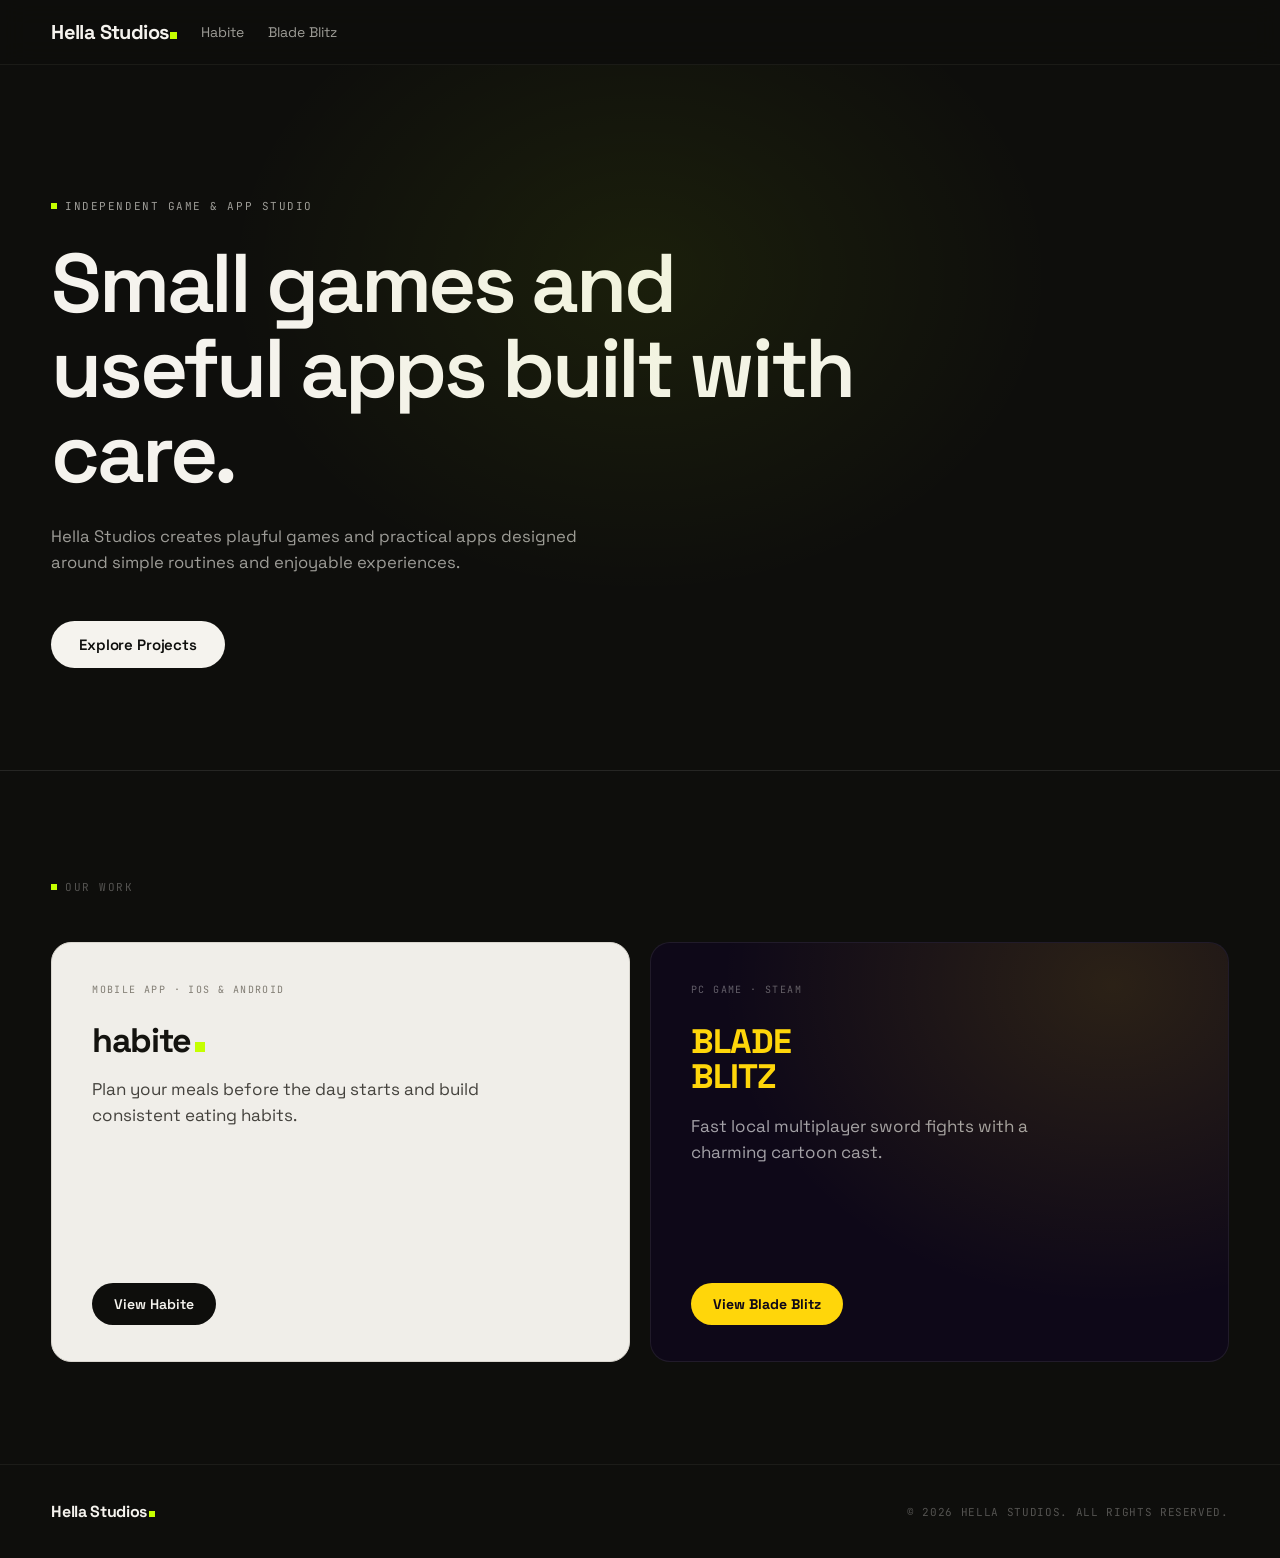
==== index.html @ c14f47d5 "Initial commit" ====
<!DOCTYPE html>
<html lang="en">
<head>
<meta charset="UTF-8">
<meta name="viewport" content="width=device-width, initial-scale=1.0">
<title>Hella Studios — Small games and useful apps built with care.</title>
<link rel="stylesheet" href="styles.css">
<style>
  :root {
    --bg: #0e0e0c;
    --bg-2: #141410;
    --bg-3: #1c1c18;
    --fg: #f5f3ee;
    --fg-2: rgba(245,243,238,.62);
    --fg-3: rgba(245,243,238,.3);
    --border: rgba(245,243,238,.1);
    --border-soft: rgba(245,243,238,.06);
    --lime: #C5FF00;
  }

  body { background: var(--bg); color: var(--fg); font-family: var(--font-sans); }
  ::selection { background: var(--lime); color: #0e0e0c; }

  /* ── nav ── */
  nav {
    position: sticky; top: 0; z-index: 50;
    background: rgba(14,14,12,.82);
    backdrop-filter: blur(14px) saturate(130%);
    -webkit-backdrop-filter: blur(14px) saturate(130%);
    border-bottom: 1px solid var(--border-soft);
  }
  nav .inner {
    display: flex; align-items: center; height: 64px; gap: 8px;
  }
  .nav-logo {
    font-weight: 700; font-size: 20px; letter-spacing: -0.03em;
    display: inline-flex; align-items: baseline; gap: 2px;
    flex-shrink: 0;
  }
  .nav-logo .dot {
    width: 7px; height: 7px; background: var(--lime);
    display: inline-block; margin-bottom: 3px; flex-shrink: 0;
  }
  nav ul {
    display: flex; gap: 24px; margin-left: 16px;
    font-size: 14px; color: var(--fg-2);
  }
  nav ul a { transition: color .15s; }
  nav ul a:hover { color: var(--fg); }
  nav .spacer { flex: 1; }

  /* ── hero ── */
  .hero {
    padding: clamp(88px,10vw,144px) 0 clamp(80px,8vw,120px);
    position: relative; overflow: hidden;
  }
  .hero::before {
    content: "";
    position: absolute; top: -20%; left: 50%;
    transform: translateX(-50%);
    width: 900px; height: 700px;
    background: radial-gradient(ellipse at center, rgba(197,255,0,.07) 0%, transparent 65%);
    pointer-events: none;
  }
  .eyebrow {
    font-family: var(--font-mono);
    font-size: 11px; letter-spacing: .14em; text-transform: uppercase;
    color: var(--fg-2);
    display: inline-flex; align-items: center; gap: 8px;
    margin-bottom: 28px;
  }
  .eyebrow::before {
    content: ""; width: 6px; height: 6px; background: var(--lime);
    display: inline-block; flex-shrink: 0;
  }
  .hero h1 {
    font-size: clamp(44px,6.5vw,96px);
    font-weight: 600; letter-spacing: -0.04em; line-height: 1.02;
    max-width: 16ch; margin-bottom: 28px;
  }
  .hero .sub {
    font-size: clamp(16px,1.3vw,19px);
    color: var(--fg-2); line-height: 1.6;
    max-width: 52ch; margin-bottom: 44px;
  }
  .btn-primary {
    display: inline-flex; align-items: center; gap: 8px;
    background: var(--fg); color: var(--bg);
    padding: 14px 28px; border-radius: 999px;
    font-size: 15px; font-weight: 600; letter-spacing: -0.01em;
    transition: transform .18s, background .18s;
  }
  .btn-primary:hover { background: #fff; transform: translateY(-1px); }

  /* ── projects ── */
  .projects {
    padding: clamp(72px,8vw,112px) 0;
    border-top: 1px solid var(--border);
  }
  .section-label {
    font-family: var(--font-mono);
    font-size: 11px; letter-spacing: .14em; text-transform: uppercase;
    color: var(--fg-3);
    display: inline-flex; align-items: center; gap: 8px;
    margin-bottom: 48px;
  }
  .section-label::before {
    content: ""; width: 6px; height: 6px; background: var(--lime); display: inline-block;
  }
  .projects-grid {
    display: grid; grid-template-columns: 1fr 1fr; gap: 20px;
  }
  @media (max-width: 760px) { .projects-grid { grid-template-columns: 1fr; } }

  .project-card {
    border-radius: 20px; padding: 40px 40px 36px;
    min-height: 420px; display: flex; flex-direction: column;
    position: relative; overflow: hidden;
    transition: transform .22s;
  }
  .project-card:hover { transform: translateY(-3px); }
  @media (max-width: 480px) { .project-card { padding: 28px; min-height: 340px; } }

  /* Habite card */
  .card-habite {
    background: #f0eee9; color: #14130f;
    border: 1px solid #d9d6cf;
  }
  .habite-tag {
    font-family: var(--font-mono);
    font-size: 10px; letter-spacing: .14em; text-transform: uppercase;
    color: #807c73; margin-bottom: 28px;
  }
  .habite-wordmark {
    font-size: 34px; font-weight: 700; letter-spacing: -0.04em;
    display: inline-flex; align-items: baseline; gap: 2px;
    margin-bottom: 18px; color: #14130f; line-height: 1;
  }
  .habite-wordmark .sq {
    width: 10px; height: 10px; background: #C5FF00;
    margin-left: 2px; margin-bottom: 5px; flex-shrink: 0;
  }
  .card-habite .card-desc {
    font-size: 17px; color: #44423d; line-height: 1.55;
    max-width: 36ch; flex: 1; margin-bottom: 36px;
  }
  .card-habite .card-cta {
    display: inline-flex; align-items: center; gap: 8px;
    background: #0e0e0c; color: #f5f3ee;
    padding: 12px 22px; border-radius: 999px;
    font-size: 14px; font-weight: 600; align-self: flex-start;
    transition: background .15s, transform .15s;
  }
  .card-habite:hover .card-cta { background: #000; }

  /* Blade Blitz card */
  .card-bb {
    background: #0e0818; color: #fff;
    border: 1px solid rgba(255,255,255,.08);
  }
  .card-bb::before {
    content: "";
    position: absolute; inset: 0;
    background: radial-gradient(ellipse at 80% 10%, rgba(255,214,10,.12), transparent 60%);
    pointer-events: none;
  }
  .bb-tag {
    font-family: var(--font-mono);
    font-size: 10px; letter-spacing: .14em; text-transform: uppercase;
    color: rgba(255,255,255,.35); margin-bottom: 28px;
  }
  .bb-wordmark {
    font-size: 34px; font-weight: 700; letter-spacing: -0.03em;
    text-transform: uppercase; color: #FFD60A;
    margin-bottom: 18px; line-height: 1.05;
  }
  .card-bb .card-desc {
    font-size: 17px; color: rgba(255,255,255,.62); line-height: 1.55;
    max-width: 36ch; flex: 1; margin-bottom: 36px;
  }
  .card-bb .card-cta {
    display: inline-flex; align-items: center; gap: 8px;
    background: #FFD60A; color: #0e0818;
    padding: 12px 22px; border-radius: 999px;
    font-size: 14px; font-weight: 700; align-self: flex-start;
    transition: background .15s, transform .15s;
  }
  .card-bb:hover .card-cta { background: #ffe033; }

  /* ── footer ── */
  footer {
    border-top: 1px solid var(--border-soft);
    padding: 36px 0;
  }
  footer .inner {
    display: flex; align-items: center; justify-content: space-between;
    flex-wrap: wrap; gap: 16px;
  }
  .footer-logo {
    font-weight: 700; font-size: 16px; letter-spacing: -0.02em;
    display: inline-flex; align-items: baseline; gap: 2px;
  }
  .footer-logo .dot { width: 6px; height: 6px; background: var(--lime); display: inline-block; margin-bottom: 2px; }
  .footer-copy {
    font-family: var(--font-mono);
    font-size: 11px; color: var(--fg-3); letter-spacing: .06em; text-transform: uppercase;
  }
</style>
</head>
<body>

<nav>
  <div class="shell inner">
    <a href="#" class="nav-logo">Hella Studios<span class="dot"></span></a>
    <ul>
      <li><a href="habite/">Habite</a></li>
      <li><a href="blade-blitz/">Blade Blitz</a></li>
    </ul>
    <span class="spacer"></span>
  </div>
</nav>

<section class="hero">
  <div class="shell">
    <div class="eyebrow">Independent Game &amp; App Studio</div>
    <h1>Small games and useful apps built with care.</h1>
    <p class="sub">Hella Studios creates playful games and practical apps designed around simple routines and enjoyable experiences.</p>
    <a href="#projects" class="btn-primary">Explore Projects</a>
  </div>
</section>

<section class="projects" id="projects">
  <div class="shell">
    <div class="section-label">Our work</div>
    <div class="projects-grid">

      <a href="habite/" class="project-card card-habite">
        <div class="habite-tag">Mobile App &middot; iOS &amp; Android</div>
        <div class="habite-wordmark">habite<span class="sq"></span></div>
        <p class="card-desc">Plan your meals before the day starts and build consistent eating habits.</p>
        <span class="card-cta">View Habite</span>
      </a>

      <a href="blade-blitz/" class="project-card card-bb">
        <div class="bb-tag">PC Game &middot; Steam</div>
        <div class="bb-wordmark">Blade<br>Blitz</div>
        <p class="card-desc">Fast local multiplayer sword fights with a charming cartoon cast.</p>
        <span class="card-cta">View Blade Blitz</span>
      </a>

    </div>
  </div>
</section>

<footer>
  <div class="shell inner">
    <div class="footer-logo">Hella Studios<span class="dot"></span></div>
    <div class="footer-copy">&copy; 2026 Hella Studios. All rights reserved.</div>
  </div>
</footer>

</body>
</html>
---- styles.css ----
@import url('https://fonts.googleapis.com/css2?family=Space+Grotesk:wght@400;500;600;700&family=JetBrains+Mono:wght@400;500;600;700&display=swap');

*,*::before,*::after{box-sizing:border-box;margin:0;padding:0}
html{-webkit-text-size-adjust:100%}
body{-webkit-font-smoothing:antialiased;text-rendering:optimizeLegibility;overflow-x:hidden}
a{text-decoration:none;color:inherit}
button{font-family:inherit;cursor:pointer;border:none;background:none}
img,svg{display:block;max-width:100%}
ul{list-style:none}

:root {
  --font-sans: "Space Grotesk", -apple-system, system-ui, sans-serif;
  --font-mono: "JetBrains Mono", ui-monospace, "SF Mono", monospace;
}

.shell {
  max-width: 1280px;
  margin: 0 auto;
  padding-left: clamp(20px, 4vw, 56px);
  padding-right: clamp(20px, 4vw, 56px);
}
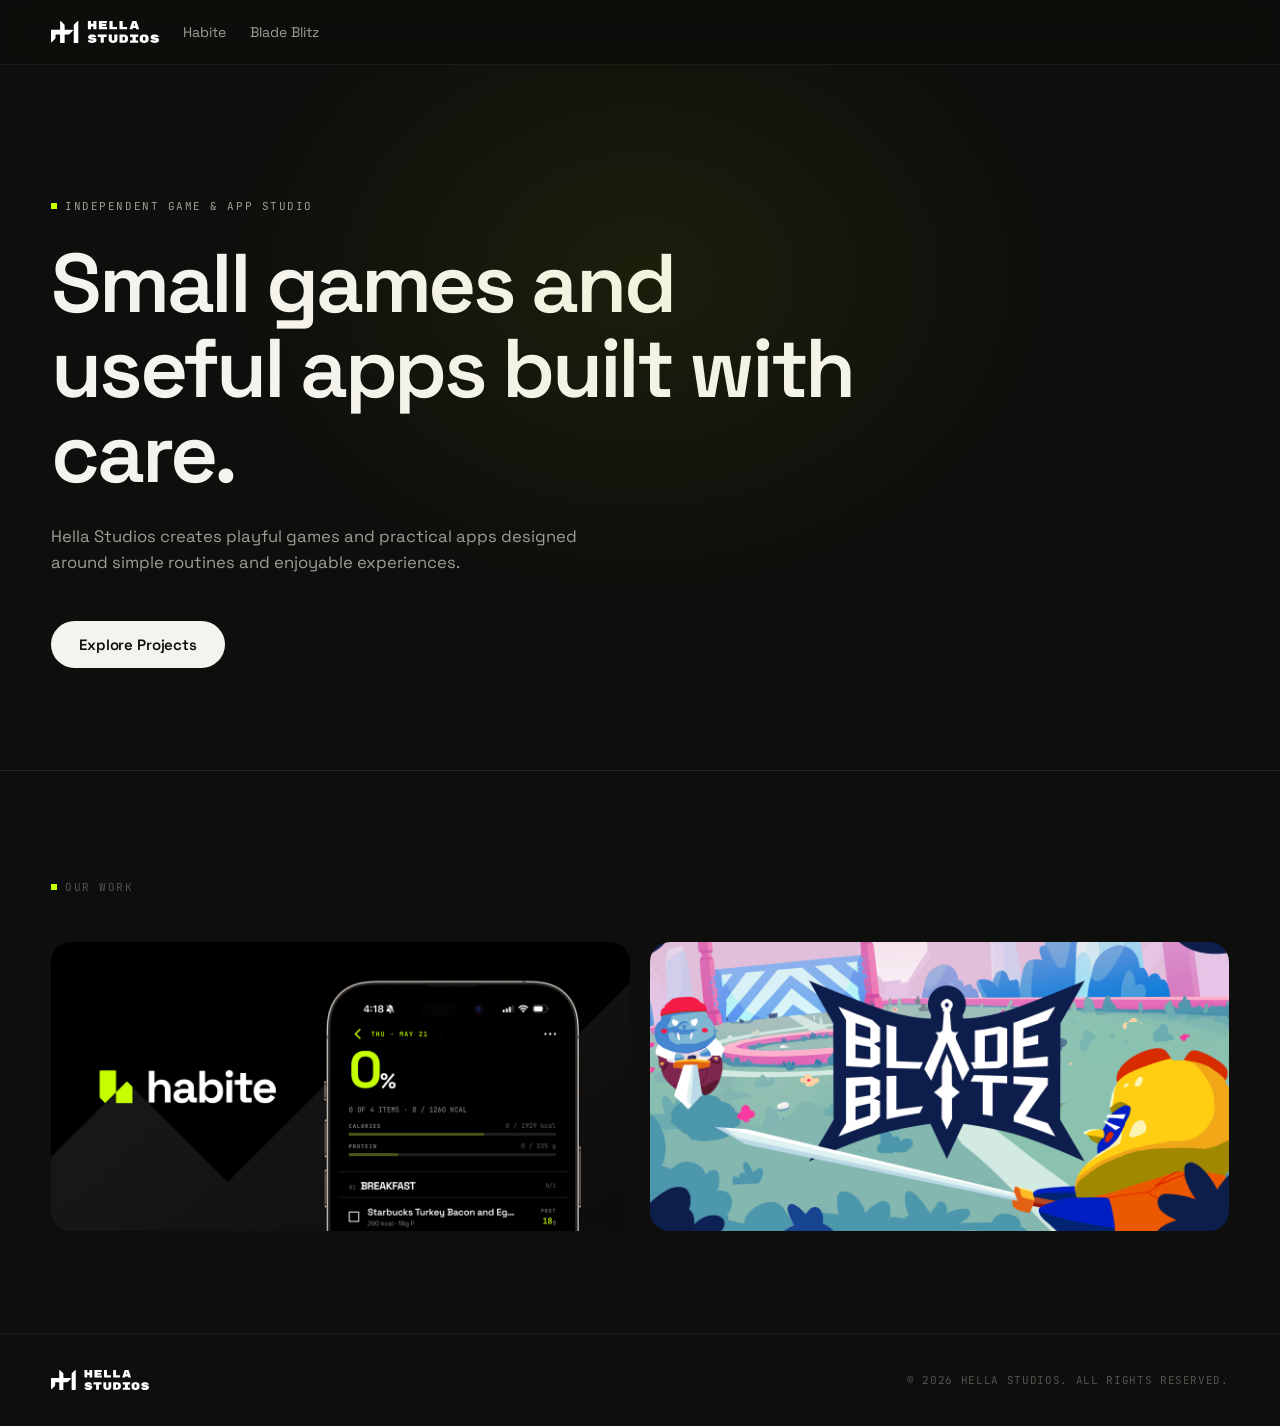
==== commit c8922103: "Updated website" ====
--- a/index.html
+++ b/index.html
@@ -32,15 +32,7 @@
   nav .inner {
     display: flex; align-items: center; height: 64px; gap: 8px;
   }
-  .nav-logo {
-    font-weight: 700; font-size: 20px; letter-spacing: -0.03em;
-    display: inline-flex; align-items: baseline; gap: 2px;
-    flex-shrink: 0;
-  }
-  .nav-logo .dot {
-    width: 7px; height: 7px; background: var(--lime);
-    display: inline-block; margin-bottom: 3px; flex-shrink: 0;
-  }
+  .nav-logo { display: inline-flex; align-items: center; flex-shrink: 0; }
   nav ul {
     display: flex; gap: 24px; margin-left: 16px;
     font-size: 14px; color: var(--fg-2);
@@ -114,78 +106,64 @@
 
   .project-card {
     border-radius: 20px; padding: 40px 40px 36px;
-    min-height: 420px; display: flex; flex-direction: column;
+    aspect-ratio: 2 / 1; display: flex; flex-direction: column; justify-content: flex-end;
     position: relative; overflow: hidden;
-    transition: transform .22s;
+    transition: transform .28s;
   }
   .project-card:hover { transform: translateY(-3px); }
-  @media (max-width: 480px) { .project-card { padding: 28px; min-height: 340px; } }
+  @media (max-width: 480px) { .project-card { padding: 28px; } }
+
+  /* shared card styles */
+  .card-logo { display: block; margin-bottom: 18px; transition: transform .28s, opacity .28s; }
+  .card-tag {
+    font-family: var(--font-mono);
+    font-size: 10px; letter-spacing: .14em; text-transform: uppercase;
+    color: rgba(255,255,255,.5); margin-bottom: 16px;
+    opacity: 0; transform: translateY(8px); transition: opacity .28s, transform .28s;
+  }
+  .card-desc {
+    font-size: 17px; color: rgba(255,255,255,.75); line-height: 1.55;
+    max-width: 36ch; margin-bottom: 24px;
+    opacity: 0; transform: translateY(8px); transition: opacity .28s .04s, transform .28s .04s;
+  }
+  .card-cta {
+    display: inline-flex; align-items: center; gap: 8px;
+    background: #fff; color: #0e0e0c;
+    padding: 12px 22px; border-radius: 999px;
+    font-size: 14px; font-weight: 700; align-self: flex-start;
+    opacity: 0; transform: translateY(8px); transition: opacity .28s .08s, transform .28s .08s, background .15s;
+  }
+  .project-card:hover .card-tag,
+  .project-card:hover .card-desc,
+  .project-card:hover .card-cta { opacity: 1; transform: translateY(0); }
+  .project-card:hover .card-cta:hover { background: rgba(255,255,255,0.85); }
+  .project-card:hover::before { background: linear-gradient(to top, rgba(0,0,0,0.95) 0%, rgba(0,0,0,0.75) 50%, rgba(0,0,0,0.5) 100%); }
 
   /* Habite card */
   .card-habite {
-    background: #f0eee9; color: #14130f;
-    border: 1px solid #d9d6cf;
-  }
-  .habite-tag {
-    font-family: var(--font-mono);
-    font-size: 10px; letter-spacing: .14em; text-transform: uppercase;
-    color: #807c73; margin-bottom: 28px;
-  }
-  .habite-wordmark {
-    font-size: 34px; font-weight: 700; letter-spacing: -0.04em;
-    display: inline-flex; align-items: baseline; gap: 2px;
-    margin-bottom: 18px; color: #14130f; line-height: 1;
-  }
-  .habite-wordmark .sq {
-    width: 10px; height: 10px; background: #C5FF00;
-    margin-left: 2px; margin-bottom: 5px; flex-shrink: 0;
-  }
-  .card-habite .card-desc {
-    font-size: 17px; color: #44423d; line-height: 1.55;
-    max-width: 36ch; flex: 1; margin-bottom: 36px;
-  }
-  .card-habite .card-cta {
-    display: inline-flex; align-items: center; gap: 8px;
-    background: #0e0e0c; color: #f5f3ee;
-    padding: 12px 22px; border-radius: 999px;
-    font-size: 14px; font-weight: 600; align-self: flex-start;
-    transition: background .15s, transform .15s;
-  }
-  .card-habite:hover .card-cta { background: #000; }
+    background-image: url('assets/habite/habite-thumbnail.png');
+    background-size: cover; background-position: center;
+    color: #fff; border: none;
+  }
+  .card-habite::before {
+    content: ""; position: absolute; inset: 0;
+    background: linear-gradient(to top, rgba(0,0,0,0) 0%, rgba(0,0,0,0) 100%);
+    transition: background .28s;
+    pointer-events: none;
+  }
 
   /* Blade Blitz card */
   .card-bb {
-    background: #0e0818; color: #fff;
-    border: 1px solid rgba(255,255,255,.08);
+    background-image: url('assets/blade-blitz/blade-blitz-thumbnail.png');
+    background-size: cover; background-position: center;
+    color: #fff; border: none;
   }
   .card-bb::before {
-    content: "";
-    position: absolute; inset: 0;
-    background: radial-gradient(ellipse at 80% 10%, rgba(255,214,10,.12), transparent 60%);
+    content: ""; position: absolute; inset: 0;
+    background: linear-gradient(to top, rgba(0,0,0,0) 0%, rgba(0,0,0,0) 100%);
+    transition: background .28s;
     pointer-events: none;
   }
-  .bb-tag {
-    font-family: var(--font-mono);
-    font-size: 10px; letter-spacing: .14em; text-transform: uppercase;
-    color: rgba(255,255,255,.35); margin-bottom: 28px;
-  }
-  .bb-wordmark {
-    font-size: 34px; font-weight: 700; letter-spacing: -0.03em;
-    text-transform: uppercase; color: #FFD60A;
-    margin-bottom: 18px; line-height: 1.05;
-  }
-  .card-bb .card-desc {
-    font-size: 17px; color: rgba(255,255,255,.62); line-height: 1.55;
-    max-width: 36ch; flex: 1; margin-bottom: 36px;
-  }
-  .card-bb .card-cta {
-    display: inline-flex; align-items: center; gap: 8px;
-    background: #FFD60A; color: #0e0818;
-    padding: 12px 22px; border-radius: 999px;
-    font-size: 14px; font-weight: 700; align-self: flex-start;
-    transition: background .15s, transform .15s;
-  }
-  .card-bb:hover .card-cta { background: #ffe033; }
 
   /* ── footer ── */
   footer {
@@ -196,11 +174,7 @@
     display: flex; align-items: center; justify-content: space-between;
     flex-wrap: wrap; gap: 16px;
   }
-  .footer-logo {
-    font-weight: 700; font-size: 16px; letter-spacing: -0.02em;
-    display: inline-flex; align-items: baseline; gap: 2px;
-  }
-  .footer-logo .dot { width: 6px; height: 6px; background: var(--lime); display: inline-block; margin-bottom: 2px; }
+  .footer-logo { display: block; }
   .footer-copy {
     font-family: var(--font-mono);
     font-size: 11px; color: var(--fg-3); letter-spacing: .06em; text-transform: uppercase;
@@ -211,7 +185,7 @@
 
 <nav>
   <div class="shell inner">
-    <a href="#" class="nav-logo">Hella Studios<span class="dot"></span></a>
+    <a href="#" class="nav-logo"><img src="assets/hella-studios-logo-horizontal.svg" alt="Hella Studios" height="22"></a>
     <ul>
       <li><a href="habite/">Habite</a></li>
       <li><a href="blade-blitz/">Blade Blitz</a></li>
@@ -235,15 +209,13 @@
     <div class="projects-grid">
 
       <a href="habite/" class="project-card card-habite">
-        <div class="habite-tag">Mobile App &middot; iOS &amp; Android</div>
-        <div class="habite-wordmark">habite<span class="sq"></span></div>
+        <div class="card-tag">Mobile App &middot; iOS &amp; Android</div>
         <p class="card-desc">Plan your meals before the day starts and build consistent eating habits.</p>
         <span class="card-cta">View Habite</span>
       </a>
 
       <a href="blade-blitz/" class="project-card card-bb">
-        <div class="bb-tag">PC Game &middot; Steam</div>
-        <div class="bb-wordmark">Blade<br>Blitz</div>
+        <div class="card-tag">PC Game &middot; Steam</div>
         <p class="card-desc">Fast local multiplayer sword fights with a charming cartoon cast.</p>
         <span class="card-cta">View Blade Blitz</span>
       </a>
@@ -254,7 +226,7 @@
 
 <footer>
   <div class="shell inner">
-    <div class="footer-logo">Hella Studios<span class="dot"></span></div>
+    <img src="assets/hella-studios-logo-horizontal.svg" alt="Hella Studios" height="20" class="footer-logo">
     <div class="footer-copy">&copy; 2026 Hella Studios. All rights reserved.</div>
   </div>
 </footer>
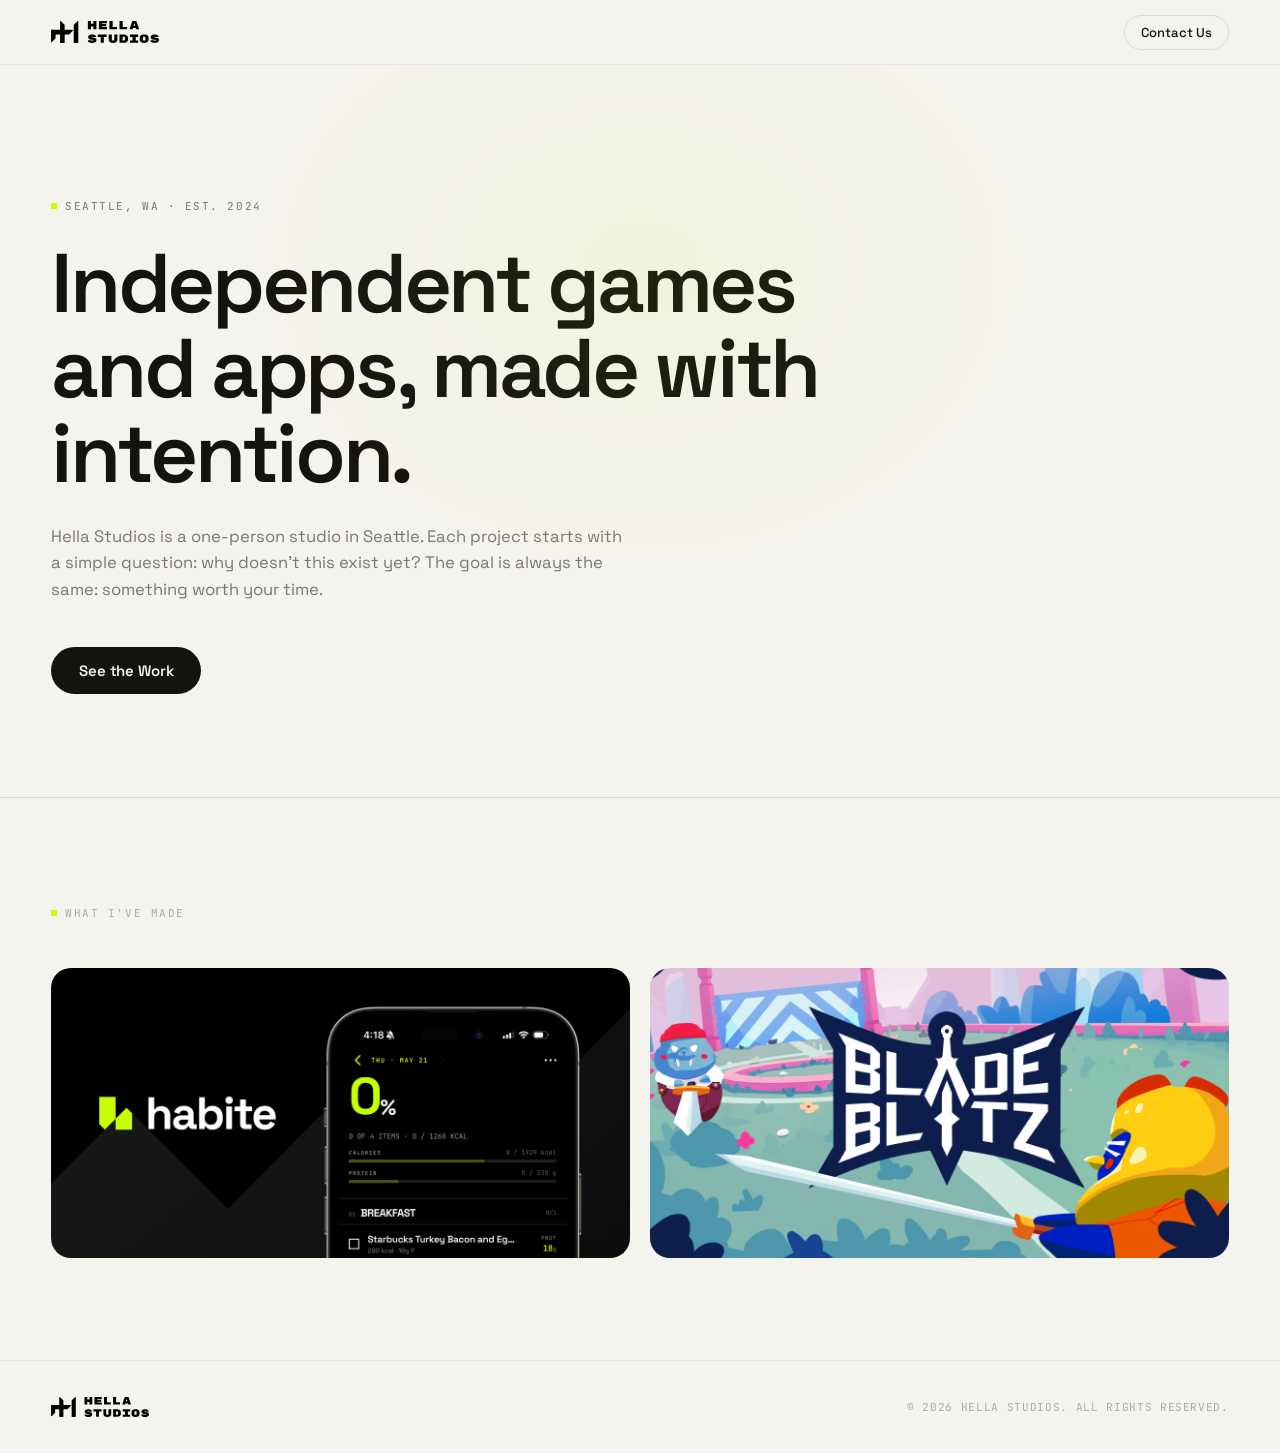
==== commit cf957119: "Polished home page" ====
--- a/index.html
+++ b/index.html
@@ -7,39 +7,86 @@
 <link rel="stylesheet" href="styles.css">
 <style>
   :root {
-    --bg: #0e0e0c;
-    --bg-2: #141410;
-    --bg-3: #1c1c18;
-    --fg: #f5f3ee;
-    --fg-2: rgba(245,243,238,.62);
-    --fg-3: rgba(245,243,238,.3);
-    --border: rgba(245,243,238,.1);
-    --border-soft: rgba(245,243,238,.06);
-    --lime: #C5FF00;
+    --bg:          #f5f3ee;
+    --bg-2:        #f0eee9;
+    --bg-3:        #e8e5de;
+    --fg:          #14130f;
+    --fg-2:        rgba(20,19,15,.55);
+    --fg-3:        rgba(20,19,15,.32);
+    --border:      rgba(20,19,15,.1);
+    --border-soft: rgba(20,19,15,.06);
+    --lime:        #C5FF00;
   }
 
   body { background: var(--bg); color: var(--fg); font-family: var(--font-sans); }
-  ::selection { background: var(--lime); color: #0e0e0c; }
+  ::selection { background: var(--lime); color: #14130f; }
 
   /* ── nav ── */
   nav {
     position: sticky; top: 0; z-index: 50;
-    background: rgba(14,14,12,.82);
+    background: rgba(245,243,238,.88);
     backdrop-filter: blur(14px) saturate(130%);
     -webkit-backdrop-filter: blur(14px) saturate(130%);
     border-bottom: 1px solid var(--border-soft);
   }
-  nav .inner {
-    display: flex; align-items: center; height: 64px; gap: 8px;
-  }
+  nav .inner { display: flex; align-items: center; height: 64px; gap: 8px; }
   .nav-logo { display: inline-flex; align-items: center; flex-shrink: 0; }
-  nav ul {
-    display: flex; gap: 24px; margin-left: 16px;
-    font-size: 14px; color: var(--fg-2);
-  }
-  nav ul a { transition: color .15s; }
-  nav ul a:hover { color: var(--fg); }
+  .nav-logo img { filter: invert(1); }
   nav .spacer { flex: 1; }
+  .nav-contact {
+    background: transparent; border: 1px solid var(--border);
+    color: var(--fg); padding: 8px 16px; border-radius: 999px;
+    font-family: var(--font-sans); font-size: 13px; font-weight: 500;
+    cursor: pointer; transition: background 0.15s, border-color 0.15s;
+  }
+  .nav-contact:hover { background: var(--bg-3); border-color: rgba(20,19,15,.2); }
+
+  /* ── contact modal ── */
+  .modal-backdrop {
+    position: fixed; inset: 0; z-index: 200;
+    background: rgba(20,19,15,0.4);
+    backdrop-filter: blur(6px); -webkit-backdrop-filter: blur(6px);
+    display: flex; align-items: center; justify-content: center;
+    padding: 20px; opacity: 0; pointer-events: none; transition: opacity 0.2s;
+  }
+  .modal-backdrop.open { opacity: 1; pointer-events: auto; }
+  .modal {
+    background: #fff; border: 1px solid var(--border);
+    border-radius: 20px; width: 100%; max-width: 480px;
+    box-shadow: 0 24px 64px -12px rgba(0,0,0,0.14), 0 8px 24px -8px rgba(0,0,0,0.08);
+    transform: translateY(8px); transition: transform 0.2s;
+  }
+  .modal-backdrop.open .modal { transform: translateY(0); }
+  .modal-header { display: flex; align-items: center; justify-content: space-between; padding: 24px 28px 0; }
+  .modal-header h3 { font-size: 20px; font-weight: 600; letter-spacing: -0.02em; margin: 0; color: var(--fg); }
+  .modal-close {
+    width: 32px; height: 32px; border-radius: 8px;
+    display: flex; align-items: center; justify-content: center;
+    background: transparent; border: 0; cursor: pointer;
+    color: var(--fg-3); transition: background 0.15s, color 0.15s;
+  }
+  .modal-close:hover { background: var(--bg-3); color: var(--fg); }
+  .modal form { padding: 20px 28px 28px; display: flex; flex-direction: column; gap: 16px; }
+  .form-field { display: flex; flex-direction: column; gap: 6px; }
+  .form-field label { font-family: var(--font-mono); font-size: 10px; letter-spacing: 0.12em; text-transform: uppercase; color: var(--fg-2); }
+  .form-field input, .form-field select, .form-field textarea {
+    font-family: var(--font-sans); font-size: 15px; color: var(--fg);
+    background: #fff; border: 1px solid var(--border);
+    border-radius: 10px; padding: 11px 14px; outline: none; width: 100%;
+    transition: border-color 0.15s, box-shadow 0.15s;
+  }
+  .form-field input:focus, .form-field select:focus, .form-field textarea:focus {
+    border-color: var(--fg); box-shadow: 0 0 0 3px rgba(20,19,15,0.08);
+  }
+  .form-field textarea { resize: vertical; min-height: 100px; line-height: 1.5; }
+  .form-field select { appearance: none; -webkit-appearance: none; background-image: url("data:image/svg+xml,%3Csvg xmlns='http://www.w3.org/2000/svg' width='12' height='12' viewBox='0 0 12 12' fill='none'%3E%3Cpath d='M3 4.5l3 3 3-3' stroke='%23807c73' stroke-width='1.5' stroke-linecap='round' stroke-linejoin='round'/%3E%3C/svg%3E"); background-repeat: no-repeat; background-position: right 14px center; padding-right: 36px; cursor: pointer; }
+  .modal-submit {
+    background: var(--fg); color: var(--bg);
+    border: 0; border-radius: 10px; padding: 13px 20px;
+    font-family: var(--font-sans); font-size: 15px; font-weight: 700;
+    cursor: pointer; transition: background 0.15s, transform 0.15s; margin-top: 4px;
+  }
+  .modal-submit:hover { background: #000; transform: translateY(-1px); }
 
   /* ── hero ── */
   .hero {
@@ -174,7 +221,7 @@
     display: flex; align-items: center; justify-content: space-between;
     flex-wrap: wrap; gap: 16px;
   }
-  .footer-logo { display: block; }
+  .footer-logo { display: block; filter: invert(1); }
   .footer-copy {
     font-family: var(--font-mono);
     font-size: 11px; color: var(--fg-3); letter-spacing: .06em; text-transform: uppercase;
@@ -186,26 +233,23 @@
 <nav>
   <div class="shell inner">
     <a href="#" class="nav-logo"><img src="assets/hella-studios-logo-horizontal.svg" alt="Hella Studios" height="22"></a>
-    <ul>
-      <li><a href="habite/">Habite</a></li>
-      <li><a href="blade-blitz/">Blade Blitz</a></li>
-    </ul>
     <span class="spacer"></span>
+    <button class="nav-contact" id="contactBtn">Contact Us</button>
   </div>
 </nav>
 
 <section class="hero">
   <div class="shell">
-    <div class="eyebrow">Independent Game &amp; App Studio</div>
-    <h1>Small games and useful apps built with care.</h1>
-    <p class="sub">Hella Studios creates playful games and practical apps designed around simple routines and enjoyable experiences.</p>
-    <a href="#projects" class="btn-primary">Explore Projects</a>
+    <div class="eyebrow">Seattle, WA &middot; Est. 2024</div>
+    <h1>Independent games and apps, made with intention.</h1>
+    <p class="sub">Hella Studios is a one-person studio in Seattle. Each project starts with a simple question: why doesn't this exist yet? The goal is always the same: something worth your time.</p>
+    <a href="#projects" class="btn-primary">See the Work</a>
   </div>
 </section>
 
 <section class="projects" id="projects">
   <div class="shell">
-    <div class="section-label">Our work</div>
+    <div class="section-label">What I've made</div>
     <div class="projects-grid">
 
       <a href="habite/" class="project-card card-habite">
@@ -231,5 +275,73 @@
   </div>
 </footer>
 
+<!-- contact modal -->
+<div class="modal-backdrop" id="contactBackdrop" role="dialog" aria-modal="true" aria-labelledby="contactModalTitle">
+  <div class="modal">
+    <div class="modal-header">
+      <h3 id="contactModalTitle">Contact Us</h3>
+      <button class="modal-close" id="contactModalClose" aria-label="Close">
+        <svg width="14" height="14" viewBox="0 0 14 14" fill="none" stroke="currentColor" stroke-width="1.8" stroke-linecap="round"><path d="M2 2l10 10M12 2L2 12"/></svg>
+      </button>
+    </div>
+    <form id="contactForm" novalidate>
+      <div class="form-field">
+        <label for="contactName">Name</label>
+        <input type="text" id="contactName" name="name" placeholder="Your name" required>
+      </div>
+      <div class="form-field">
+        <label for="contactEmail">Email</label>
+        <input type="email" id="contactEmail" name="email" placeholder="you@example.com" required>
+      </div>
+      <div class="form-field">
+        <label for="contactReason">Reason</label>
+        <select id="contactReason" name="reason" required>
+          <option value="" disabled selected>Select a reason...</option>
+          <option value="General inquiry">General inquiry</option>
+          <option value="Press & media">Press &amp; media</option>
+          <option value="Partnership">Partnership</option>
+          <option value="Bug report">Bug report</option>
+          <option value="Other">Other</option>
+        </select>
+      </div>
+      <div class="form-field">
+        <label for="contactMessage">Message</label>
+        <textarea id="contactMessage" name="message" placeholder="What's on your mind?" required></textarea>
+      </div>
+      <button type="submit" class="modal-submit">Send Message</button>
+    </form>
+  </div>
+</div>
+
+<script>
+  (() => {
+    const backdrop = document.getElementById('contactBackdrop');
+    const btn      = document.getElementById('contactBtn');
+    const closeBtn = document.getElementById('contactModalClose');
+    const form     = document.getElementById('contactForm');
+
+    const open  = () => { backdrop.classList.add('open'); document.body.style.overflow = 'hidden'; };
+    const close = () => { backdrop.classList.remove('open'); document.body.style.overflow = ''; };
+
+    btn.addEventListener('click', open);
+    closeBtn.addEventListener('click', close);
+    backdrop.addEventListener('click', e => { if (e.target === backdrop) close(); });
+    document.addEventListener('keydown', e => { if (e.key === 'Escape' && backdrop.classList.contains('open')) close(); });
+
+    form.addEventListener('submit', e => {
+      e.preventDefault();
+      const name    = document.getElementById('contactName').value.trim();
+      const email   = document.getElementById('contactEmail').value.trim();
+      const reason  = document.getElementById('contactReason').value;
+      const message = document.getElementById('contactMessage').value.trim();
+      if (!name || !email || !reason || !message) return;
+      const subject = encodeURIComponent('Hella Studios: ' + reason);
+      const body    = encodeURIComponent('Name: ' + name + '\nEmail: ' + email + '\nReason: ' + reason + '\n\n' + message);
+      window.location.href = 'mailto:hello@hellastudios.games?subject=' + subject + '&body=' + body;
+      close();
+      form.reset();
+    });
+  })();
+</script>
 </body>
 </html>
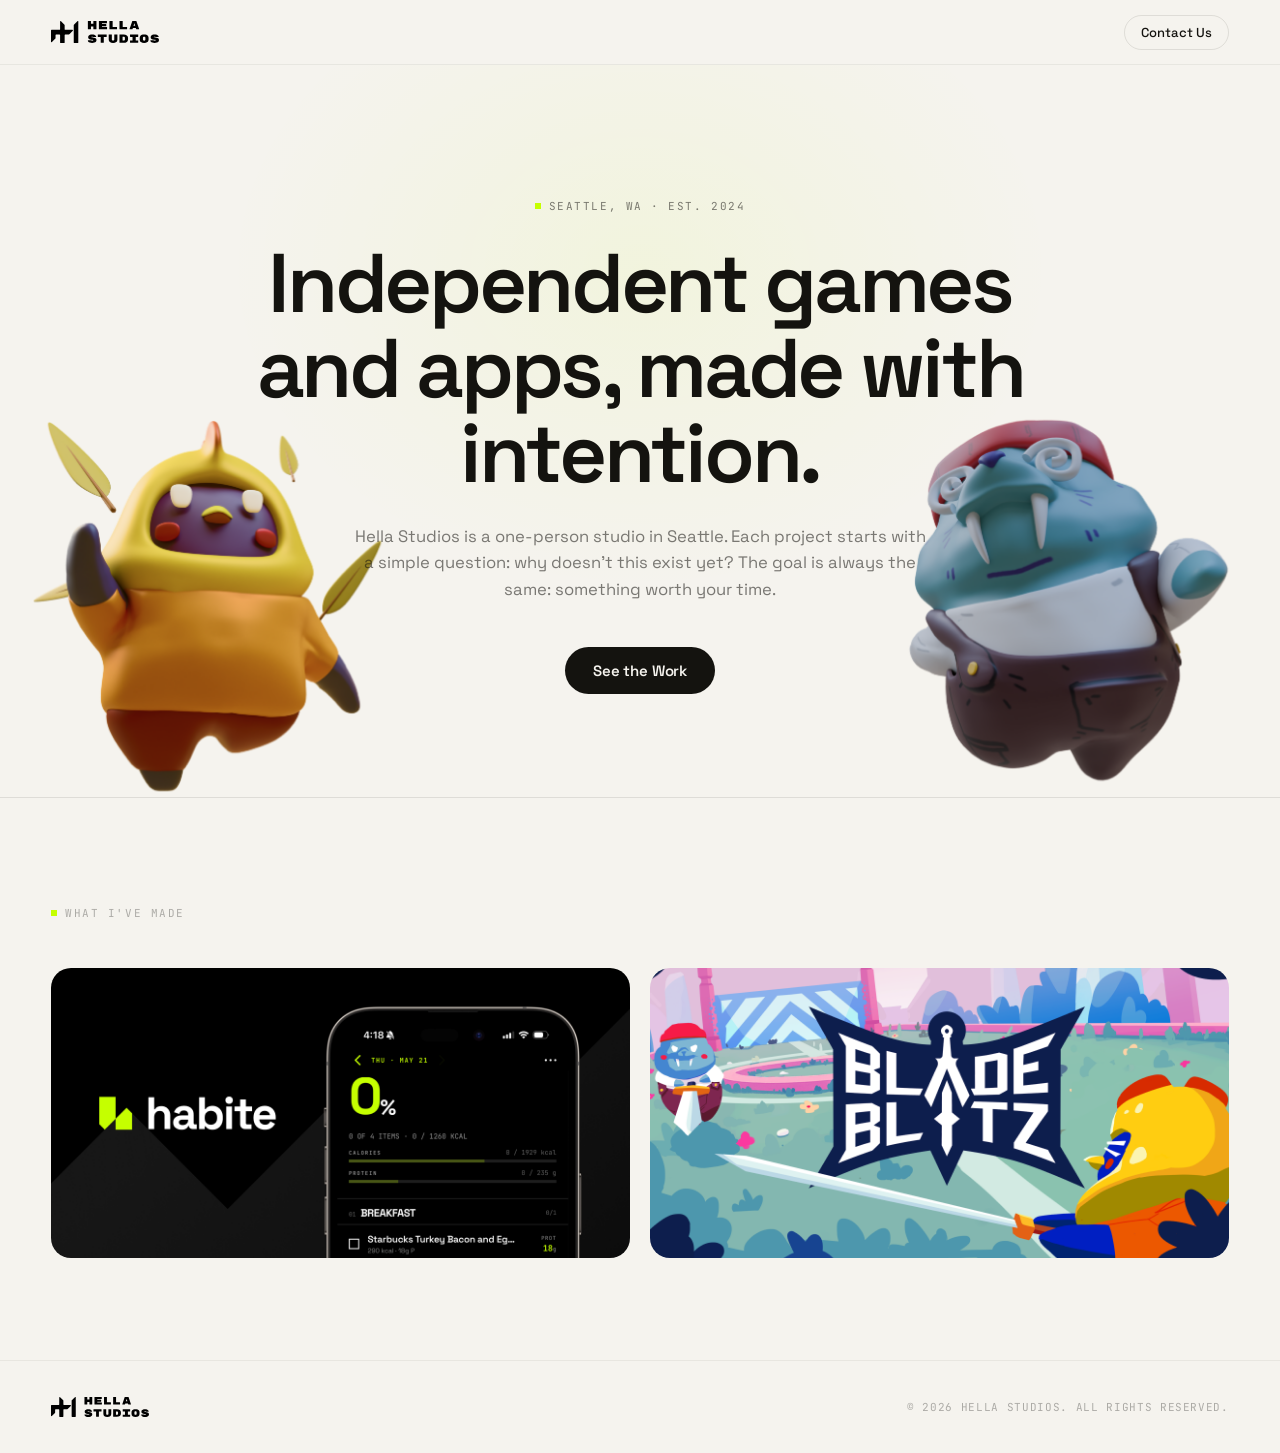
==== commit 193a39fa: "Updated hero" ====
--- a/index.html
+++ b/index.html
@@ -92,7 +92,20 @@
   .hero {
     padding: clamp(88px,10vw,144px) 0 clamp(80px,8vw,120px);
     position: relative; overflow: hidden;
-  }
+    min-height: 72vh;
+  }
+  .hero .shell { position: relative; z-index: 2; text-align: center; }
+  .hero h1 { margin-left: auto; margin-right: auto; }
+  .hero .sub { margin-left: auto; margin-right: auto; }
+  .hero-char {
+    position: absolute; bottom: 0;
+    height: clamp(220px, 30vw, 420px); width: auto;
+    pointer-events: none; user-select: none;
+    z-index: 1; will-change: transform;
+  }
+  .hero-bird { left: clamp(-32px, 2vw, 48px); }
+  .hero-seal { right: clamp(-32px, 2vw, 48px); }
+  @media (max-width: 600px) { .hero-char { height: 140px; } }
   .hero::before {
     content: "";
     position: absolute; top: -20%; left: 50%;
@@ -239,6 +252,8 @@
 </nav>
 
 <section class="hero">
+  <img src="assets/hella-studios-hero-bird.png" class="hero-char hero-bird" alt="" aria-hidden="true">
+  <img src="assets/hella-studios-hero-seal.png" class="hero-char hero-seal" alt="" aria-hidden="true">
   <div class="shell">
     <div class="eyebrow">Seattle, WA &middot; Est. 2024</div>
     <h1>Independent games and apps, made with intention.</h1>
@@ -314,6 +329,26 @@
 </div>
 
 <script>
+  // parallax
+  (() => {
+    const bird = document.querySelector('.hero-bird');
+    const seal = document.querySelector('.hero-seal');
+    const hero = document.querySelector('.hero');
+    let ticking = false;
+    window.addEventListener('scroll', () => {
+      if (ticking) return;
+      ticking = true;
+      requestAnimationFrame(() => {
+        const y = window.scrollY;
+        if (y <= hero.offsetHeight) {
+          bird.style.transform = `translateY(${y * 0.28}px)`;
+          seal.style.transform = `translateY(${y * 0.22}px)`;
+        }
+        ticking = false;
+      });
+    }, { passive: true });
+  })();
+
   (() => {
     const backdrop = document.getElementById('contactBackdrop');
     const btn      = document.getElementById('contactBtn');
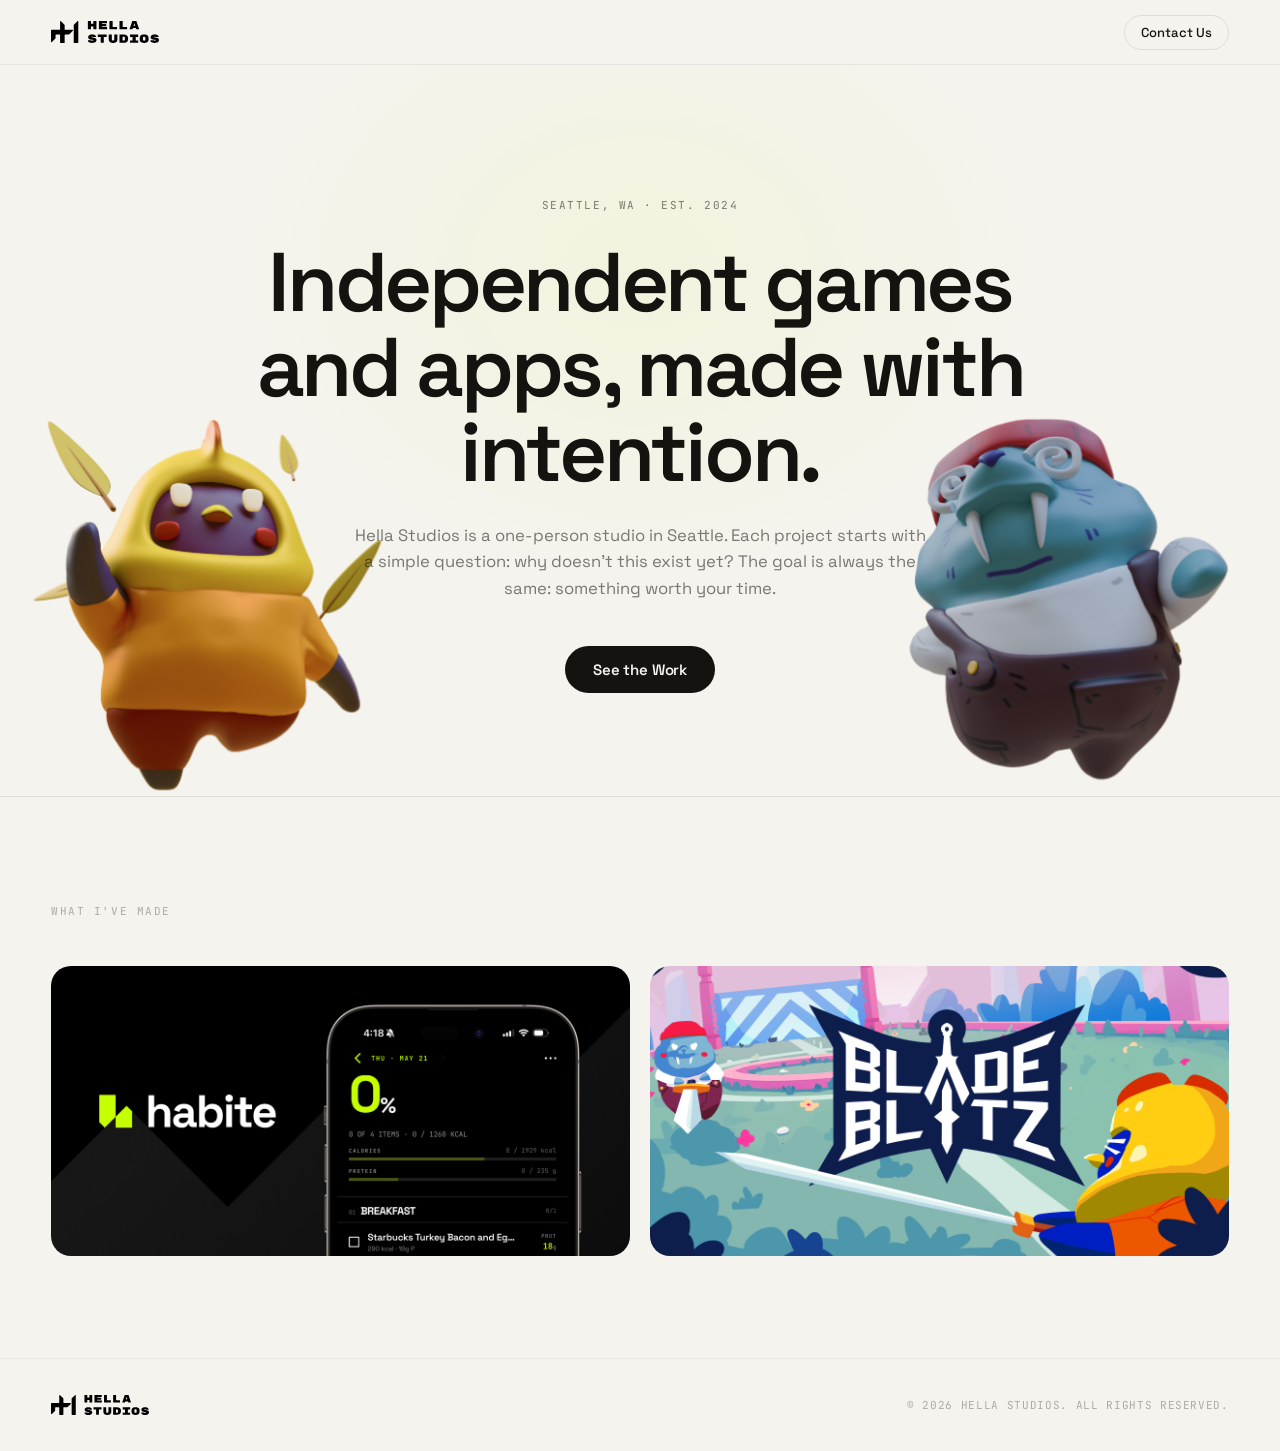
==== commit 0b3293e0: "Removed green squares" ====
--- a/index.html
+++ b/index.html
@@ -121,10 +121,7 @@
     display: inline-flex; align-items: center; gap: 8px;
     margin-bottom: 28px;
   }
-  .eyebrow::before {
-    content: ""; width: 6px; height: 6px; background: var(--lime);
-    display: inline-block; flex-shrink: 0;
-  }
+  .eyebrow::before { display: none; }
   .hero h1 {
     font-size: clamp(44px,6.5vw,96px);
     font-weight: 600; letter-spacing: -0.04em; line-height: 1.02;
@@ -156,9 +153,7 @@
     display: inline-flex; align-items: center; gap: 8px;
     margin-bottom: 48px;
   }
-  .section-label::before {
-    content: ""; width: 6px; height: 6px; background: var(--lime); display: inline-block;
-  }
+  .section-label::before { display: none; }
   .projects-grid {
     display: grid; grid-template-columns: 1fr 1fr; gap: 20px;
   }
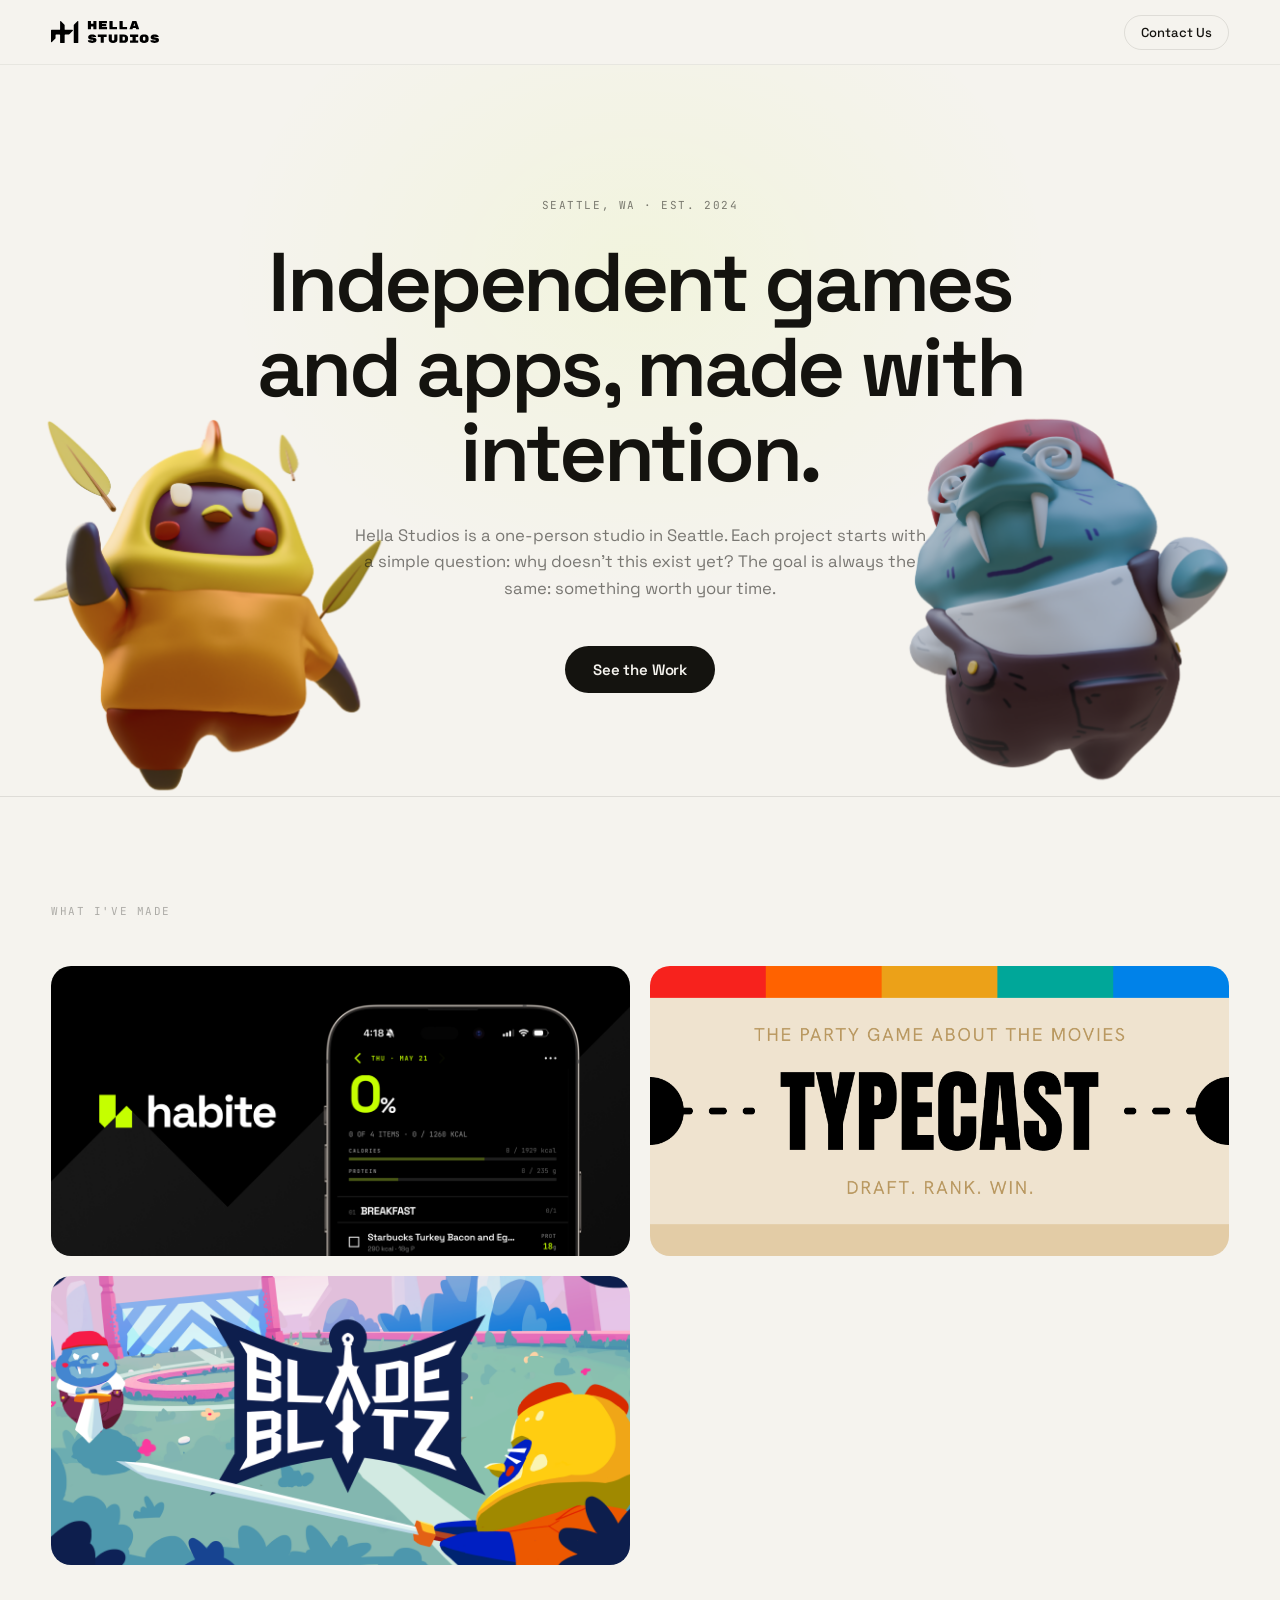
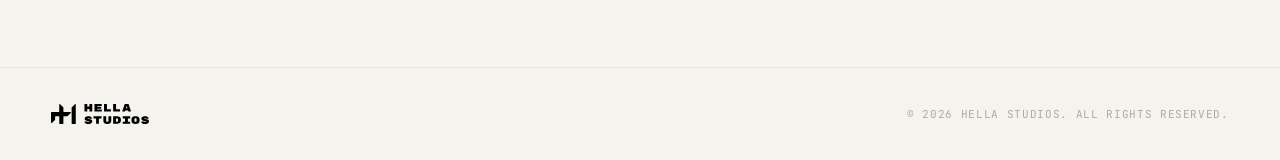
==== commit b9078c03: "Add Typecast assets and integrate pages Add Typecast thumbnail and hero phone images and wire them i" ====
--- a/index.html
+++ b/index.html
@@ -3,6 +3,7 @@
 <head>
 <meta charset="UTF-8">
 <meta name="viewport" content="width=device-width, initial-scale=1.0">
+<link rel="canonical" href="https://hellastudios.games/">
 <title>Hella Studios — Small games and useful apps built with care.</title>
 <link rel="stylesheet" href="styles.css">
 <style>
@@ -207,6 +208,19 @@
     pointer-events: none;
   }
 
+  /* Typecast card */
+  .card-typecast {
+    background-image: url('assets/typecast/typecast-thumbnail.png');
+    background-size: cover; background-position: center;
+    color: #fff; border: none;
+  }
+  .card-typecast::before {
+    content: ""; position: absolute; inset: 0;
+    background: linear-gradient(to top, rgba(0,0,0,0) 0%, rgba(0,0,0,0) 100%);
+    transition: background .28s;
+    pointer-events: none;
+  }
+
   /* Blade Blitz card */
   .card-bb {
     background-image: url('assets/blade-blitz/blade-blitz-thumbnail.png');
@@ -266,6 +280,12 @@
         <div class="card-tag">Mobile App &middot; iOS &amp; Android</div>
         <p class="card-desc">Plan your meals before the day starts and build consistent eating habits.</p>
         <span class="card-cta">View Habite</span>
+      </a>
+
+      <a href="typecast/" class="project-card card-typecast">
+        <div class="card-tag">Mobile Game &middot; iOS &amp; Android</div>
+        <p class="card-desc">Turn any movie into a game. Draft tropes, make your bets, and win the night.</p>
+        <span class="card-cta">View Typecast</span>
       </a>
 
       <a href="blade-blitz/" class="project-card card-bb">
